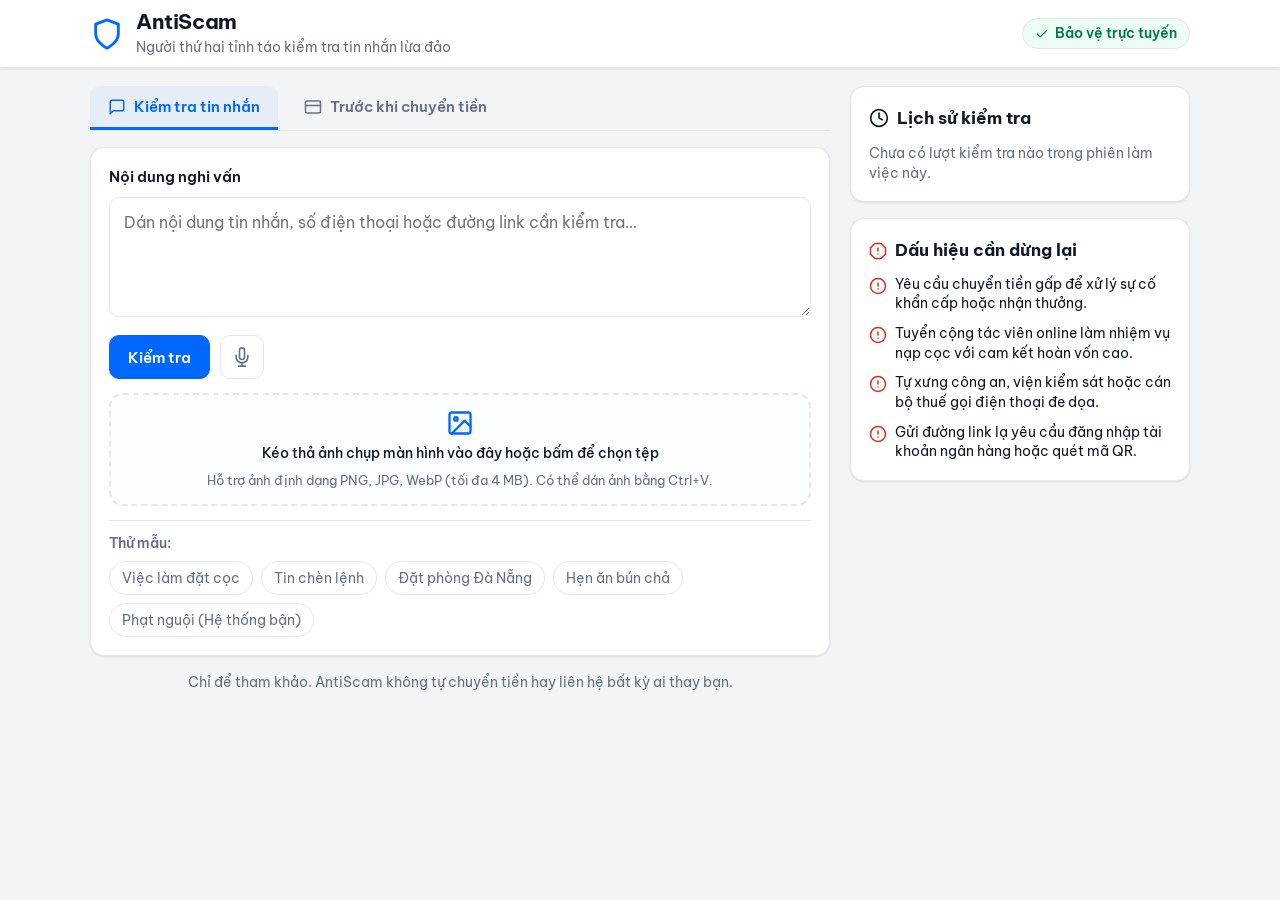
==== frontend/index.html @ e4801901 "Merge remote-tracking branch 'origin/feat/ui' into feat/ui # Conflicts: #	frontend/index.html" ====
<!DOCTYPE html>
<html lang="vi">
<head>
  <meta charset="utf-8">
  <meta name="viewport" content="width=device-width, initial-scale=1.0, viewport-fit=cover">
  <title>AntiScam – Người thứ hai tỉnh táo</title>
  <link rel="preconnect" href="https://fonts.googleapis.com">
  <link rel="preconnect" href="https://fonts.gstatic.com" crossorigin>
  <link href="https://fonts.googleapis.com/css2?family=Be+Vietnam+Pro:ital,wght@0,400;0,500;0,600;0,700;1,400&display=swap" rel="stylesheet">
  <link rel="stylesheet" href="css/styles.css">
</head>
<body>
  <!-- Header cố định -->
  <header class="app-header">
    <div class="header-container">
      <a href="#" class="brand" aria-label="Trang chủ AntiScam">
        <svg class="brand-icon" viewBox="0 0 24 24" fill="none" stroke="currentColor" stroke-width="2" stroke-linecap="round" stroke-linejoin="round" aria-hidden="true">
          <path d="M12 22s8-4 8-10V5l-8-3-8 3v7c0 6 8 10 8 10z"/>
        </svg>
        <div>
          <h1 class="brand-title">AntiScam</h1>
          <p class="brand-tagline">Người thứ hai tỉnh táo kiểm tra tin nhắn lừa đảo</p>
        </div>
      </a>
      <span class="header-badge">
        <svg width="14" height="14" viewBox="0 0 24 24" fill="none" stroke="currentColor" stroke-width="2" stroke-linecap="round" stroke-linejoin="round" aria-hidden="true">
          <polyline points="20 6 9 17 4 12"/>
        </svg>
        Bảo vệ trực tuyến
      </span>
    </div>
  </header>

  <!-- Bố cục chính -->
  <main class="main-wrapper">
    <div class="layout-grid">
      <!-- Cột chính -->
      <section class="main-column">
        <!-- Thanh điều hướng Tab -->
        <nav class="tabs-nav" role="tablist" aria-label="Chế độ kiểm tra">
          <button id="tab-btn-check" class="tab-btn active" role="tab" aria-selected="true" aria-controls="tab-check">
            <svg width="18" height="18" viewBox="0 0 24 24" fill="none" stroke="currentColor" stroke-width="2" stroke-linecap="round" stroke-linejoin="round" aria-hidden="true">
              <path d="M21 15a2 2 0 0 1-2 2H7l-4 4V5a2 2 0 0 1 2-2h14a2 2 0 0 1 2 2z"/>
            </svg>
            Kiểm tra tin nhắn
          </button>
          <button id="tab-btn-guard" class="tab-btn" role="tab" aria-selected="false" aria-controls="tab-guard">
            <svg width="18" height="18" viewBox="0 0 24 24" fill="none" stroke="currentColor" stroke-width="2" stroke-linecap="round" stroke-linejoin="round" aria-hidden="true">
              <rect x="2" y="4" width="20" height="16" rx="2"/>
              <line x1="2" y1="10" x2="22" y2="10"/>
            </svg>
            Trước khi chuyển tiền
          </button>
        </nav>

        <!-- Tab 1: Kiểm tra tin nhắn -->
        <div id="tab-check" class="tab-panel" role="tabpanel" aria-labelledby="tab-btn-check">
          <section class="card">
            <div class="input-header">
              <label for="input" class="input-label">Nội dung nghi vấn</label>
            </div>
            <textarea id="input" placeholder="Dán nội dung tin nhắn, số điện thoại hoặc đường link cần kiểm tra…"></textarea>

            <div class="action-row">
              <button id="btn" class="btn primary" type="button">Kiểm tra</button>
              <button id="mic" class="btn btn-icon" type="button" title="Nhập bằng giọng nói" aria-label="Nhập bằng giọng nói">
                <svg width="20" height="20" viewBox="0 0 24 24" fill="none" stroke="currentColor" stroke-width="2" stroke-linecap="round" stroke-linejoin="round" aria-hidden="true">
                  <path d="M12 1a3 3 0 0 0-3 3v8a3 3 0 0 0 6 0V4a3 3 0 0 0-3-3z"/>
                  <path d="M19 10v2a7 7 0 0 1-14 0v-2"/>
                  <line x1="12" y1="19" x2="12" y2="23"/>
                  <line x1="8" y1="23" x2="16" y2="23"/>
                </svg>
              </button>
              <span id="status" class="meta"></span>
            </div>

            <!-- Khung kéo thả ảnh (image.js xử lý qua #drop-zone và #file-input) -->
            <div id="drop-zone" class="drop-zone" role="button" tabindex="0" aria-label="Tải lên ảnh chụp màn hình">
              <svg class="drop-zone-icon" viewBox="0 0 24 24" fill="none" stroke="currentColor" stroke-width="2" stroke-linecap="round" stroke-linejoin="round" aria-hidden="true">
                <rect x="3" y="3" width="18" height="18" rx="2" ry="2"/>
                <circle cx="8.5" cy="8.5" r="1.5"/>
                <polyline points="21 15 16 10 5 21"/>
              </svg>
              <p class="drop-zone-text">Kéo thả ảnh chụp màn hình vào đây hoặc bấm để chọn tệp</p>
              <p class="drop-zone-hint">Hỗ trợ ảnh định dạng PNG, JPG, WebP (tối đa 4 MB). Có thể dán ảnh bằng Ctrl+V.</p>
              <input type="file" id="file-input" accept="image/png,image/jpeg,image/webp" hidden>
            </div>
            <!-- Xem trước ảnh và trạng thái xử lý ảnh (image.js có thể dùng) -->
            <img id="image-preview" class="hidden" alt="Ảnh đang phân tích"
                 style="max-width:100%; max-height:180px; display:block; margin:10px auto 0; border-radius:8px; object-fit:contain;">
            <p id="image-status" class="meta" style="margin:6px 0 0;"></p>

            <!-- Các mẫu thử sẵn -->
            <div class="samples-row">
              <span class="samples-label">Thử mẫu:</span>
              <div id="samples" style="display: inline-flex; gap: 8px; flex-wrap: wrap;"></div>
            </div>
          </section>
        </div>

        <!-- Tab 2: Trước khi chuyển tiền -->
        <div id="tab-guard" class="tab-panel hidden" role="tabpanel" aria-labelledby="tab-btn-guard">
          <section class="card">
            <h2 style="font-size: 1.15rem; margin: 0 0 12px; font-weight: 700;">Đánh giá an toàn giao dịch chuyển tiền</h2>
            <!-- Khung form bảo vệ: guard.js sẽ tự đổ nội dung -->
            <form id="guard-form">
              <p class="placeholder-text">Đang chuẩn bị bảng hỏi đánh giá rủi ro trước khi chuyển tiền…</p>
            </form>
            <div id="guard-questions"></div>
            <div id="guard-result"></div>
          </section>
        </div>

        <!-- Khung kết quả phân tích dùng chung -->
        <section id="result" class="card hidden" aria-live="polite"></section>

        <p class="meta" style="text-align: center; margin-top: 16px;">
          Chỉ để tham khảo. AntiScam không tự chuyển tiền hay liên hệ bất kỳ ai thay bạn.
        </p>
      </section>

      <!-- Cột phụ (Sidebar) -->
      <aside class="sidebar-column">
        <!-- Thẻ lịch sử kiểm tra -->
        <section class="card">
          <h2 class="sidebar-title">
            <svg width="20" height="20" viewBox="0 0 24 24" fill="none" stroke="currentColor" stroke-width="2" stroke-linecap="round" stroke-linejoin="round" aria-hidden="true">
              <circle cx="12" cy="12" r="10"/>
              <polyline points="12 6 12 12 16 14"/>
            </svg>
            Lịch sử kiểm tra
          </h2>
          <div id="history-list">
            <p class="history-empty">Chưa có lượt kiểm tra nào trong phiên làm việc này.</p>
          </div>
        </section>

        <!-- Thẻ dấu hiệu cần dừng lại -->
        <section class="card">
          <h2 class="sidebar-title">
            <svg class="sign-icon" viewBox="0 0 24 24" fill="none" stroke="currentColor" stroke-width="2" stroke-linecap="round" stroke-linejoin="round" aria-hidden="true">
              <polygon points="7.86 2 16.14 2 22 7.86 22 16.14 16.14 22 7.86 22 2 16.14 2 7.86 7.86 2"/>
              <line x1="12" y1="8" x2="12" y2="12"/>
              <line x1="12" y1="16" x2="12.01" y2="16"/>
            </svg>
            Dấu hiệu cần dừng lại
          </h2>
          <ul class="sign-list">
            <li class="sign-item">
              <svg class="sign-icon" viewBox="0 0 24 24" fill="none" stroke="currentColor" stroke-width="2" stroke-linecap="round" stroke-linejoin="round" aria-hidden="true">
                <circle cx="12" cy="12" r="10"/>
                <line x1="12" y1="8" x2="12" y2="12"/>
                <line x1="12" y1="16" x2="12.01" y2="16"/>
              </svg>
              <span>Yêu cầu chuyển tiền gấp để xử lý sự cố khẩn cấp hoặc nhận thưởng.</span>
            </li>
            <li class="sign-item">
              <svg class="sign-icon" viewBox="0 0 24 24" fill="none" stroke="currentColor" stroke-width="2" stroke-linecap="round" stroke-linejoin="round" aria-hidden="true">
                <circle cx="12" cy="12" r="10"/>
                <line x1="12" y1="8" x2="12" y2="12"/>
                <line x1="12" y1="16" x2="12.01" y2="16"/>
              </svg>
              <span>Tuyển cộng tác viên online làm nhiệm vụ nạp cọc với cam kết hoàn vốn cao.</span>
            </li>
            <li class="sign-item">
              <svg class="sign-icon" viewBox="0 0 24 24" fill="none" stroke="currentColor" stroke-width="2" stroke-linecap="round" stroke-linejoin="round" aria-hidden="true">
                <circle cx="12" cy="12" r="10"/>
                <line x1="12" y1="8" x2="12" y2="12"/>
                <line x1="12" y1="16" x2="12.01" y2="16"/>
              </svg>
              <span>Tự xưng công an, viện kiểm sát hoặc cán bộ thuế gọi điện thoại đe dọa.</span>
            </li>
            <li class="sign-item">
              <svg class="sign-icon" viewBox="0 0 24 24" fill="none" stroke="currentColor" stroke-width="2" stroke-linecap="round" stroke-linejoin="round" aria-hidden="true">
                <circle cx="12" cy="12" r="10"/>
                <line x1="12" y1="8" x2="12" y2="12"/>
                <line x1="12" y1="16" x2="12.01" y2="16"/>
              </svg>
              <span>Gửi đường link lạ yêu cầu đăng nhập tài khoản ngân hàng hoặc quét mã QR.</span>
            </li>
          </ul>
        </section>
      </aside>
    </div>
  </main>

  <!-- Thông báo Toast -->
  <div id="toast" class="toast hidden" role="status" aria-live="assertive"></div>

  <!-- Thứ tự nạp: check.js phải trước image.js vì image.js dùng window.AntiScam.renderResult -->
  <script src="js/check.js"></script>
  <script src="js/share.js"></script>
  <script src="js/app.js"></script>
  <script src="js/image.js"></script>
  <!--
    Các module do thành viên khác phát triển sẽ nạp thêm tại đây khi hoàn thành:
    - js/guard.js (Transaction Guard qua #guard-form, #guard-questions, #guard-result)
    - js/mic.js (nhận diện giọng nói qua nút #mic)
  -->
</body>
</html>
---- frontend/css/styles.css ----
/* ==========================================================================
   AntiScam - Hệ thống cảnh báo lừa đảo trực tuyến
   Bộ biến giao diện và quy tắc chuẩn cho người dùng Việt Nam (Zalo/Facebook style)
   ========================================================================== */

:root {
  /* Bảng màu giao diện sáng */
  --bg: #F3F4F6;
  --sf: #FFFFFF;
  --bd: #E4E7EC;
  --tx: #101828;
  --mu: #667085;
  --pr: #0068FF;
  --pr-hover: #0052CC;
  --dg: #D92D20;
  --dg-bg: #FEF3F2;
  --wn: #B54708;
  --wn-bg: #FFFAEB;
  --ok: #027A48;
  --ok-bg: #ECFDF3;
  --mark: #FFE58A;
  --mark-tx: #101828;

  /* Thông số kích thước & đổ bóng */
  --radius-card: 14px;
  --radius-btn: 10px;
  --shadow-sm: 0 1px 3px rgba(16, 24, 40, 0.06), 0 1px 2px rgba(16, 24, 40, 0.04);
  --shadow-md: 0 4px 8px -2px rgba(16, 24, 40, 0.08), 0 2px 4px -2px rgba(16, 24, 40, 0.04);
}

@media (prefers-color-scheme: dark) {
  :root {
    /* Bảng màu giao diện tối - định nghĩa đầy đủ mọi biến */
    --bg: #18191A;
    --sf: #242526;
    --bd: #3A3B3C;
    --tx: #E4E6EB;
    --mu: #98A2B3;
    --pr: #4599FF;
    --pr-hover: #66B2FF;
    --dg: #F04438;
    --dg-bg: #3D1418;
    --wn: #F79009;
    --wn-bg: #3E2405;
    --ok: #12B76A;
    --ok-bg: #053321;
    --mark: #FFE58A;
    --mark-tx: #101828;

    --shadow-sm: 0 1px 3px rgba(0, 0, 0, 0.3);
    --shadow-md: 0 4px 8px rgba(0, 0, 0, 0.4);
  }
}

/* Reset chuẩn */
*, *::before, *::after {
  box-sizing: border-box;
}

body {
  margin: 0;
  font-family: "Be Vietnam Pro", system-ui, -apple-system, "Segoe UI", Roboto, sans-serif;
  font-size: 16px;
  line-height: 1.5;
  background-color: var(--bg);
  color: var(--tx);
  -webkit-font-smoothing: antialiased;
}

/* Header cố định */
.app-header {
  position: sticky;
  top: 0;
  z-index: 100;
  background-color: var(--sf);
  border-bottom: 1px solid var(--bd);
  box-shadow: var(--shadow-sm);
}

.header-container {
  max-width: 1140px;
  margin: 0 auto;
  padding: 10px 20px;
  display: flex;
  align-items: center;
  justify-content: space-between;
}

.brand {
  display: flex;
  align-items: center;
  gap: 12px;
  text-decoration: none;
  color: inherit;
}

.brand-icon {
  width: 34px;
  height: 34px;
  color: var(--pr);
  flex-shrink: 0;
}

.brand-title {
  margin: 0;
  font-size: 1.3rem;
  font-weight: 700;
  letter-spacing: -0.02em;
  color: var(--tx);
  line-height: 1.2;
}

.brand-tagline {
  margin: 2px 0 0;
  font-size: 0.85rem;
  color: var(--mu);
}

.header-badge {
  font-size: 0.85rem;
  font-weight: 600;
  color: var(--ok);
  background-color: var(--ok-bg);
  border: 1px solid var(--bd);
  padding: 4px 12px;
  border-radius: 999px;
  display: inline-flex;
  align-items: center;
  gap: 6px;
}

/* Bố cục nội dung chính */
.main-wrapper {
  max-width: 1140px;
  margin: 0 auto;
  padding: 18px 20px 48px;
}

.layout-grid {
  display: grid;
  grid-template-columns: 1fr 340px;
  gap: 20px;
  align-items: start;
}

/* Thẻ chuẩn */
.card {
  background-color: var(--sf);
  border: 1px solid var(--bd);
  border-radius: var(--radius-card);
  padding: 18px;
  margin-bottom: 16px;
  box-shadow: var(--shadow-sm);
}

/* Hệ thống Tab */
.tabs-nav {
  display: flex;
  gap: 8px;
  border-bottom: 1px solid var(--bd);
  margin-bottom: 16px;
}

.tab-btn {
  font-family: inherit;
  font-size: 15px;
  font-weight: 600;
  min-height: 44px;
  padding: 8px 18px;
  border: none;
  border-bottom: 3px solid transparent;
  background: transparent;
  color: var(--mu);
  cursor: pointer;
  border-radius: var(--radius-btn) var(--radius-btn) 0 0;
  display: inline-flex;
  align-items: center;
  gap: 8px;
  transition: color 0.15s ease, border-color 0.15s ease;
}

.tab-btn:hover {
  color: var(--tx);
}

.tab-btn.active,
.tab-btn[aria-selected="true"] {
  color: var(--pr);
  border-bottom-color: var(--pr);
  background-color: rgba(0, 104, 255, 0.05);
}

.tab-panel {
  display: block;
}

.tab-panel.hidden {
  display: none;
}

/* Khung nhập liệu tin nhắn */
.input-header {
  display: flex;
  justify-content: space-between;
  align-items: center;
  margin-bottom: 8px;
}

.input-label {
  font-weight: 600;
  font-size: 0.95rem;
  color: var(--tx);
  margin: 0;
}

textarea#input {
  width: 100%;
  min-height: 120px;
  resize: vertical;
  padding: 12px 14px;
  font-family: inherit;
  font-size: 16px;
  color: var(--tx);
  background-color: transparent;
  border: 1px solid var(--bd);
  border-radius: var(--radius-btn);
  line-height: 1.5;
  transition: border-color 0.2s ease, box-shadow 0.2s ease;
}

textarea#input:focus {
  border-color: var(--pr);
  box-shadow: 0 0 0 3px rgba(0, 104, 255, 0.15);
  outline: none;
}

/* Thanh hành động */
.action-row {
  display: flex;
  gap: 10px;
  align-items: center;
  flex-wrap: wrap;
  margin-top: 12px;
}

/* Nút bấm chuẩn */
.btn {
  font-family: inherit;
  font-size: 15px;
  font-weight: 600;
  min-height: 44px;
  padding: 8px 18px;
  border-radius: var(--radius-btn);
  border: 1px solid var(--bd);
  background-color: var(--sf);
  color: var(--tx);
  cursor: pointer;
  display: inline-flex;
  align-items: center;
  justify-content: center;
  gap: 8px;
  transition: background-color 0.15s ease, border-color 0.15s ease, box-shadow 0.15s ease;
}

.btn:hover {
  background-color: rgba(0, 0, 0, 0.04);
}

.btn.primary {
  background-color: var(--pr);
  border-color: var(--pr);
  color: #FFFFFF;
}

.btn.primary:hover {
  background-color: var(--pr-hover);
  border-color: var(--pr-hover);
}

.btn-icon {
  width: 44px;
  height: 44px;
  padding: 0;
  flex-shrink: 0;
  border-radius: var(--radius-btn);
  color: var(--mu);
}

.btn-icon:hover {
  color: var(--pr);
}

.btn:disabled {
  opacity: 0.6;
  cursor: not-allowed;
}

/* Khung kéo thả ảnh */
.drop-zone {
  margin-top: 14px;
  border: 2px dashed var(--bd);
  border-radius: var(--radius-card);
  padding: 14px;
  text-align: center;
  background-color: rgba(0, 104, 255, 0.015);
  cursor: pointer;
  transition: border-color 0.2s ease, background-color 0.2s ease;
  display: flex;
  flex-direction: column;
  align-items: center;
  justify-content: center;
  gap: 6px;
}

.drop-zone:hover,
.drop-zone.dragover {
  border-color: var(--pr);
  background-color: rgba(0, 104, 255, 0.05);
}

.drop-zone-icon {
  width: 28px;
  height: 28px;
  color: var(--pr);
}

.drop-zone-text {
  margin: 0;
  font-size: 0.9rem;
  color: var(--tx);
  font-weight: 500;
}

.drop-zone-hint {
  margin: 0;
  font-size: 0.8rem;
  color: var(--mu);
}

/* Mẫu thử nghiệm */
.samples-row {
  display: flex;
  gap: 8px;
  align-items: center;
  flex-wrap: wrap;
  margin-top: 14px;
  padding-top: 12px;
  border-top: 1px solid var(--bd);
}

.samples-label {
  font-size: 0.85rem;
  color: var(--mu);
  font-weight: 600;
}

.sample-chip {
  font-family: inherit;
  font-size: 0.85rem;
  min-height: 34px;
  padding: 4px 12px;
  border-radius: 999px;
  border: 1px solid var(--bd);
  background-color: transparent;
  color: var(--mu);
  cursor: pointer;
  transition: all 0.15s ease;
}

.sample-chip:hover {
  border-color: var(--pr);
  color: var(--pr);
  background-color: rgba(0, 104, 255, 0.04);
}

/* Dòng thông báo khi hệ thống AI đang bận (degraded: true) */
.degraded-banner {
  font-size: 0.85rem;
  color: var(--wn);
  background-color: var(--wn-bg);
  border: 1px solid var(--wn);
  border-radius: 8px;
  padding: 6px 12px;
  margin-bottom: 12px;
  display: flex;
  align-items: center;
  gap: 8px;
  font-weight: 500;
}

/* Biểu ngữ mức rủi ro */
.risk-banner {
  display: flex;
  align-items: center;
  gap: 12px;
  padding: 12px 16px;
  border-radius: 12px;
  margin-bottom: 14px;
}

.risk-banner.danger {
  background-color: var(--dg-bg);
  border: 1px solid var(--dg);
  color: var(--dg);
}

.risk-banner.suspicious {
  background-color: var(--wn-bg);
  border: 1px solid var(--wn);
  color: var(--wn);
}

.risk-banner.safe {
  background-color: var(--ok-bg);
  border: 1px solid var(--ok);
  color: var(--ok);
}

.risk-banner-icon {
  width: 32px;
  height: 32px;
  flex-shrink: 0;
}

.risk-banner-text {
  flex: 1;
}

.risk-banner-title {
  margin: 0;
  font-size: 1.15rem;
  font-weight: 800;
  letter-spacing: 0.02em;
  line-height: 1.2;
}

.risk-banner-sub {
  margin: 2px 0 0;
  font-size: 0.85rem;
  color: var(--tx);
  opacity: 0.85;
  font-weight: 500;
}

/* Thanh 3 mức rủi ro */
.risk-meter {
  display: flex;
  gap: 6px;
  margin: 10px 0 16px;
}

.risk-meter-step {
  flex: 1;
  text-align: center;
  font-size: 0.8rem;
  padding: 6px 8px;
  border-radius: 6px;
  border: 1px solid var(--bd);
  background-color: var(--sf);
  color: var(--mu);
  font-weight: 600;
  display: flex;
  align-items: center;
  justify-content: center;
  gap: 6px;
}

.risk-meter-step.active-safe {
  background-color: var(--ok-bg);
  color: var(--ok);
  border-color: var(--ok);
  font-weight: 700;
}

.risk-meter-step.active-suspicious {
  background-color: var(--wn-bg);
  color: var(--wn);
  border-color: var(--wn);
  font-weight: 700;
}

.risk-meter-step.active-danger {
  background-color: var(--dg-bg);
  color: var(--dg);
  border-color: var(--dg);
  font-weight: 700;
}

/* Thanh tiến trình 5 giai đoạn */
.stages-tracker {
  margin: 14px 0;
  padding: 10px 12px;
  background-color: rgba(0, 0, 0, 0.02);
  border-radius: 10px;
  border: 1px solid var(--bd);
}

.stages-header {
  font-size: 0.85rem;
  font-weight: 600;
  color: var(--mu);
  margin-bottom: 8px;
  display: flex;
  justify-content: space-between;
}

.stages-list {
  display: flex;
  gap: 4px;
}

.stage-step {
  flex: 1;
  text-align: center;
  font-size: 0.75rem;
  padding: 5px 2px;
  border-radius: 6px;
  border: 1px solid var(--bd);
  background-color: var(--sf);
  color: var(--mu);
  line-height: 1.2;
}

.stage-step.active {
  background-color: var(--pr);
  color: #FFFFFF;
  border-color: var(--pr);
  font-weight: 700;
}

.stage-step.passed {
  background-color: rgba(0, 104, 255, 0.06);
  color: var(--tx);
  border-color: var(--bd);
}

/* Khung việc nên làm ngay */
.advice-box {
  border-left: 4px solid var(--pr);
  padding: 10px 14px;
  margin: 12px 0;
  background-color: rgba(0, 104, 255, 0.05);
  border-radius: 0 8px 8px 0;
}

.advice-title {
  font-size: 0.9rem;
  font-weight: 700;
  color: var(--pr);
  margin: 0 0 4px;
  display: flex;
  align-items: center;
  gap: 6px;
}

.advice-text {
  font-size: 0.92rem;
  color: var(--tx);
  margin: 0;
  line-height: 1.45;
}

/* Dòng next likely step */
.next-step-hint {
  font-size: 0.85rem;
  color: var(--mu);
  margin: 10px 0;
  padding: 8px 12px;
  background-color: rgba(0, 0, 0, 0.02);
  border-radius: 8px;
  border-left: 3px solid var(--mu);
  display: flex;
  align-items: center;
  gap: 6px;
}

/* Quote và tô sáng */
.quote {
  white-space: pre-wrap;
  word-break: break-word;
  padding: 10px 12px;
  border: 1px dashed var(--bd);
  border-radius: var(--radius-btn);
  background-color: rgba(0, 0, 0, 0.015);
  font-size: 0.92rem;
  line-height: 1.5;
  margin: 6px 0 12px;
}

mark {
  background-color: var(--mark);
  color: var(--mark-tx);
  border-radius: 3px;
  padding: 1px 4px;
  font-weight: 600;
}

.chips {
  display: flex;
  flex-wrap: wrap;
  gap: 6px;
  margin: 6px 0 12px;
}

.chip-tag {
  display: inline-block;
  padding: 3px 10px;
  border: 1px solid var(--bd);
  border-radius: 999px;
  font-size: 0.8rem;
  color: var(--mu);
  background-color: var(--sf);
}

/* Gợi ý câu trả lời phản biện */
.replies-box {
  margin: 14px 0 6px;
  padding: 12px 14px;
  border: 1px solid var(--bd);
  border-radius: 10px;
  background-color: rgba(0, 0, 0, 0.015);
}

.replies-title {
  display: flex;
  align-items: center;
  gap: 6px;
  font-weight: 700;
  font-size: 0.95rem;
  color: var(--tx);
  margin-bottom: 4px;
}

.replies-hint {
  margin: 0 0 10px;
  font-size: 0.84rem;
  color: var(--mu);
}

.replies-list {
  display: flex;
  flex-direction: column;
  gap: 8px;
}

.reply-item {
  display: flex;
  align-items: flex-start;
  justify-content: space-between;
  gap: 10px;
  padding: 10px 12px;
  border: 1px solid var(--bd);
  border-radius: 8px;
  background-color: var(--sf);
}

.reply-content {
  flex: 1;
  min-width: 0;
}

.reply-label {
  display: inline-block;
  font-size: 0.75rem;
  font-weight: 600;
  padding: 2px 8px;
  border-radius: 999px;
  background-color: rgba(37, 99, 235, 0.1);
  color: #1d4ed8;
  margin-bottom: 4px;
}

.reply-text {
  margin: 0;
  font-size: 0.88rem;
  line-height: 1.45;
  color: var(--tx);
}

.reply-copy-btn {
  flex-shrink: 0;
  padding: 6px 12px;
  font-size: 0.82rem;
}

/* Nhóm nút kết quả */
.result-actions {
  display: flex;
  gap: 10px;
  flex-wrap: wrap;
  margin-top: 14px;
  padding-top: 12px;
  border-top: 1px solid var(--bd);
}

/* Chi tiết kiểm tra (details/summary) */
details.check-details {
  margin-top: 14px;
  border: 1px solid var(--bd);
  border-radius: 10px;
  padding: 8px 12px;
  background-color: var(--sf);
  font-size: 0.85rem;
}

details.check-details summary {
  cursor: pointer;
  font-weight: 600;
  color: var(--mu);
  user-select: none;
  outline: none;
}

details.check-details summary:hover {
  color: var(--tx);
}

details.check-details[open] summary {
  color: var(--tx);
  margin-bottom: 8px;
  border-bottom: 1px solid var(--bd);
  padding-bottom: 6px;
}

.details-content {
  padding-top: 4px;
  color: var(--tx);
}

/* Skeleton Loading */
.skeleton-container {
  padding: 4px 0;
}

.skeleton-shimmer {
  height: 24px;
  border-radius: 8px;
  margin-bottom: 14px;
  background: linear-gradient(90deg, rgba(0, 104, 255, 0.05) 25%, rgba(0, 104, 255, 0.12) 50%, rgba(0, 104, 255, 0.05) 75%);
  background-size: 200% 100%;
  animation: shimmer 1.5s infinite;
}

.skeleton-steps {
  list-style: none;
  padding: 0;
  margin: 0;
  display: flex;
  flex-direction: column;
  gap: 10px;
}

.skeleton-step-item {
  display: flex;
  align-items: center;
  gap: 10px;
  font-size: 0.9rem;
  color: var(--mu);
}

.skeleton-spinner {
  width: 16px;
  height: 16px;
  border: 2px solid var(--bd);
  border-top-color: var(--pr);
  border-radius: 50%;
  animation: spin 0.8s linear infinite;
  flex-shrink: 0;
}

@keyframes shimmer {
  0% { background-position: 200% 0; }
  100% { background-position: -200% 0; }
}

@keyframes spin {
  to { transform: rotate(360deg); }
}

/* Hộp lỗi thân thiện */
.error-box {
  padding: 14px;
  border: 1px solid var(--dg);
  background-color: var(--dg-bg);
  border-radius: 12px;
  text-align: center;
}

.error-message {
  color: var(--dg);
  font-weight: 600;
  margin: 0 0 10px;
  font-size: 0.95rem;
}

/* Lịch sử trong Sidebar */
.history-list {
  display: flex;
  flex-direction: column;
  gap: 8px;
  margin: 0;
  padding: 0;
  list-style: none;
}

.history-item {
  padding: 8px 10px;
  border-radius: 8px;
  border: 1px solid var(--bd);
  background-color: var(--sf);
  cursor: pointer;
  display: flex;
  align-items: center;
  justify-content: space-between;
  gap: 8px;
  font-size: 0.85rem;
  transition: all 0.15s ease;
  user-select: none;
}

.history-item:hover {
  border-color: var(--pr);
  background-color: rgba(0, 104, 255, 0.04);
}

.history-item:focus-visible {
  outline: 2px solid var(--pr);
  outline-offset: 1px;
}

.history-text {
  overflow: hidden;
  text-overflow: ellipsis;
  white-space: nowrap;
  flex: 1;
  color: var(--tx);
}

.history-badge {
  font-size: 0.75rem;
  font-weight: 700;
  padding: 2px 6px;
  border-radius: 4px;
  flex-shrink: 0;
}

.history-badge.danger {
  background-color: var(--dg-bg);
  color: var(--dg);
}

.history-badge.suspicious {
  background-color: var(--wn-bg);
  color: var(--wn);
}

.history-badge.safe {
  background-color: var(--ok-bg);
  color: var(--ok);
}

.history-empty {
  color: var(--mu);
  font-size: 0.85rem;
  margin: 0;
}

/* Toast */
.toast {
  position: fixed;
  bottom: 24px;
  right: 24px;
  z-index: 1000;
  background-color: #101828;
  color: #FFFFFF;
  padding: 10px 18px;
  border-radius: 8px;
  font-size: 0.9rem;
  font-weight: 600;
  box-shadow: 0 4px 12px rgba(0, 0, 0, 0.15);
  animation: fadeIn 0.2s ease;
}

@keyframes fadeIn {
  from { opacity: 0; transform: translateY(8px); }
  to { opacity: 1; transform: translateY(0); }
}

/* Tab trước khi chuyển tiền */
.placeholder-text {
  color: var(--mu);
  font-style: italic;
  margin: 8px 0;
}

/* Cột phụ (Sidebar) */
.sidebar-title {
  margin: 0 0 12px;
  font-size: 1.05rem;
  font-weight: 700;
  color: var(--tx);
  display: flex;
  align-items: center;
  gap: 8px;
}

.sign-list {
  margin: 0;
  padding: 0;
  list-style: none;
  display: flex;
  flex-direction: column;
  gap: 10px;
}

.sign-item {
  display: flex;
  align-items: flex-start;
  gap: 8px;
  font-size: 0.85rem;
  line-height: 1.45;
  color: var(--tx);
}

.sign-icon {
  width: 18px;
  height: 18px;
  color: var(--dg);
  flex-shrink: 0;
  margin-top: 2px;
}

/* Tiện ích */
.meta {
  color: var(--mu);
  font-size: 0.85rem;
}

.err {
  color: var(--dg);
  font-size: 0.85rem;
}

.hidden {
  display: none !important;
}

/* Focus rõ ràng cho trợ năng */
:focus-visible {
  outline: 2px solid var(--pr);
  outline-offset: 2px;
}

/* Tôn trọng prefers-reduced-motion */
@media (prefers-reduced-motion: reduce) {
  *, *::before, *::after {
    animation-duration: 0.01ms !important;
    animation-iteration-count: 1 !important;
    transition-duration: 0.01ms !important;
    scroll-behavior: auto !important;
  }
}

/* Responsive: 1 cột trên màn hình điện thoại dưới 900px */
@media (max-width: 900px) {
  .layout-grid {
    grid-template-columns: 1fr;
  }

  .main-wrapper {
    padding: 12px 10px 40px;
  }

  .brand-tagline {
    display: none;
  }

  .tabs-nav {
    overflow-x: auto;
    white-space: nowrap;
  }
}
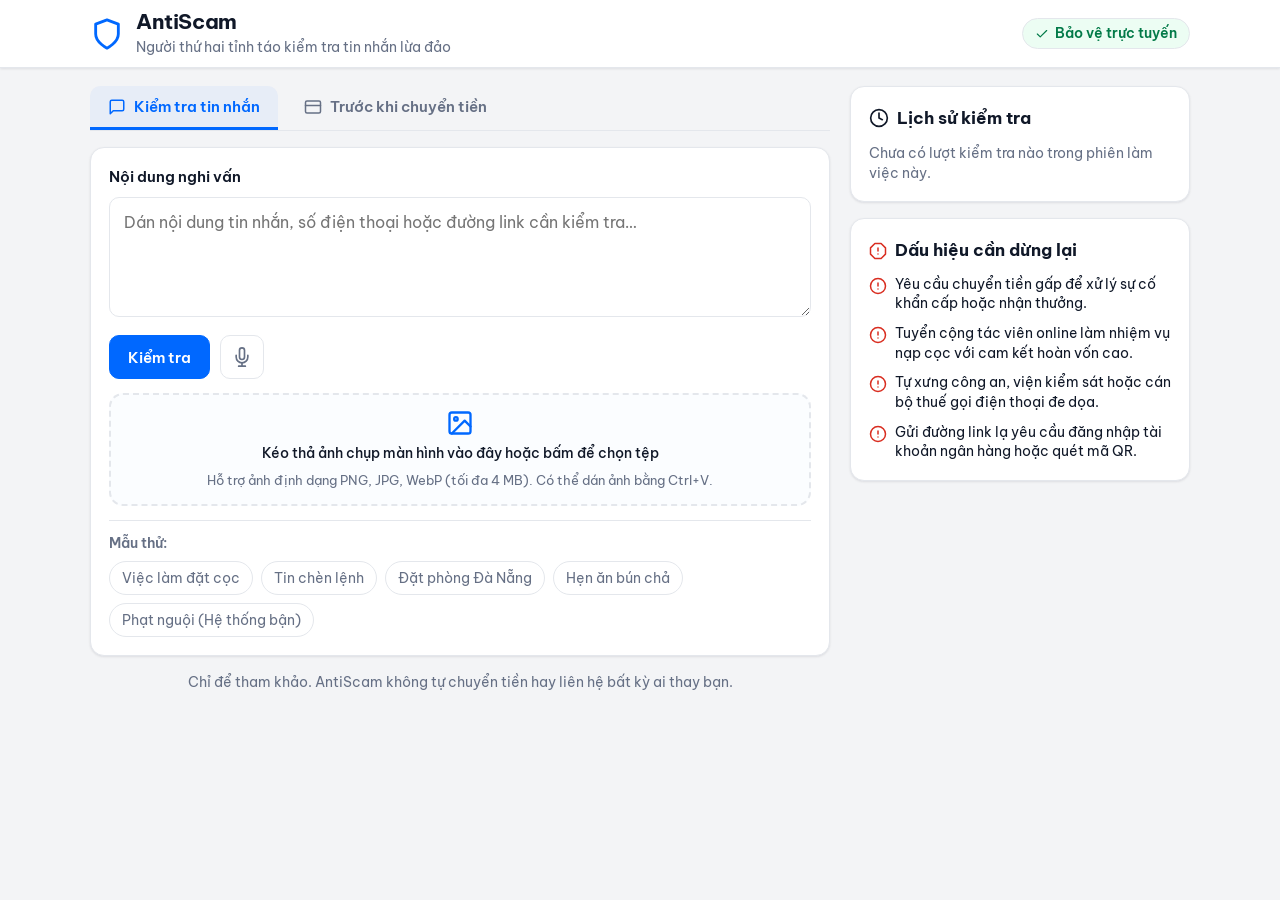
==== commit baf248aa: "guard" ====
--- a/frontend/index.html
+++ b/frontend/index.html
@@ -92,7 +92,7 @@
 
             <!-- Các mẫu thử sẵn -->
             <div class="samples-row">
-              <span class="samples-label">Thử mẫu:</span>
+              <span class="samples-label">Mẫu thử:</span>
               <div id="samples" style="display: inline-flex; gap: 8px; flex-wrap: wrap;"></div>
             </div>
           </section>
@@ -112,7 +112,7 @@
         </div>
 
         <!-- Khung kết quả phân tích dùng chung -->
-        <section id="result" class="card hidden" aria-live="polite"></section>
+        <section id="result" class="card hidden"></section>
 
         <p class="meta" style="text-align: center; margin-top: 16px;">
           Chỉ để tham khảo. AntiScam không tự chuyển tiền hay liên hệ bất kỳ ai thay bạn.
@@ -130,9 +130,7 @@
             </svg>
             Lịch sử kiểm tra
           </h2>
-          <div id="history-list">
-            <p class="history-empty">Chưa có lượt kiểm tra nào trong phiên làm việc này.</p>
-          </div>
+          <p class="history-empty">Chưa có lượt kiểm tra nào trong phiên làm việc này.</p>
         </section>
 
         <!-- Thẻ dấu hiệu cần dừng lại -->
@@ -184,14 +182,11 @@
     </div>
   </main>
 
-  <!-- Thông báo Toast -->
-  <div id="toast" class="toast hidden" role="status" aria-live="assertive"></div>
-
   <!-- Thứ tự nạp: check.js phải trước image.js vì image.js dùng window.AntiScam.renderResult -->
   <script src="js/check.js"></script>
-  <script src="js/share.js"></script>
   <script src="js/app.js"></script>
   <script src="js/image.js"></script>
+  <script src="js/guard.js"></script>
   <!--
     Các module do thành viên khác phát triển sẽ nạp thêm tại đây khi hoàn thành:
     - js/guard.js (Transaction Guard qua #guard-form, #guard-questions, #guard-result)
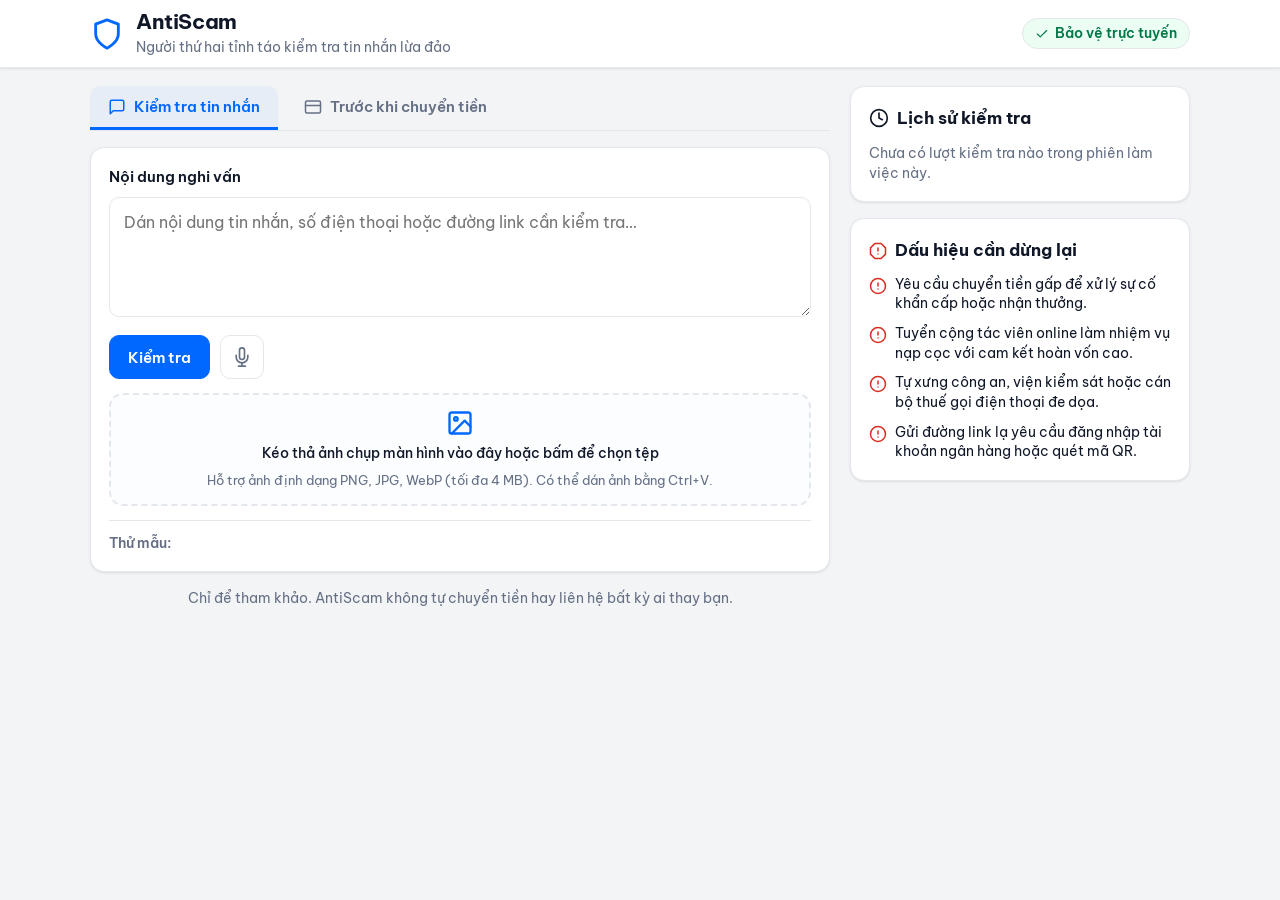
==== commit c30bbe10: "Merge pull request #4 from nhuquynhdayyy/feat/ui Feat/UI" ====
--- a/frontend/index.html
+++ b/frontend/index.html
@@ -92,7 +92,7 @@
 
             <!-- Các mẫu thử sẵn -->
             <div class="samples-row">
-              <span class="samples-label">Mẫu thử:</span>
+              <span class="samples-label">Thử mẫu:</span>
               <div id="samples" style="display: inline-flex; gap: 8px; flex-wrap: wrap;"></div>
             </div>
           </section>
@@ -112,7 +112,7 @@
         </div>
 
         <!-- Khung kết quả phân tích dùng chung -->
-        <section id="result" class="card hidden"></section>
+        <section id="result" class="card hidden" aria-live="polite"></section>
 
         <p class="meta" style="text-align: center; margin-top: 16px;">
           Chỉ để tham khảo. AntiScam không tự chuyển tiền hay liên hệ bất kỳ ai thay bạn.
@@ -130,7 +130,9 @@
             </svg>
             Lịch sử kiểm tra
           </h2>
-          <p class="history-empty">Chưa có lượt kiểm tra nào trong phiên làm việc này.</p>
+          <div id="history-list">
+            <p class="history-empty">Chưa có lượt kiểm tra nào trong phiên làm việc này.</p>
+          </div>
         </section>
 
         <!-- Thẻ dấu hiệu cần dừng lại -->
@@ -182,11 +184,14 @@
     </div>
   </main>
 
+  <!-- Thông báo Toast -->
+  <div id="toast" class="toast hidden" role="status" aria-live="assertive"></div>
+
   <!-- Thứ tự nạp: check.js phải trước image.js vì image.js dùng window.AntiScam.renderResult -->
   <script src="js/check.js"></script>
+  <script src="js/share.js"></script>
   <script src="js/app.js"></script>
   <script src="js/image.js"></script>
-  <script src="js/guard.js"></script>
   <!--
     Các module do thành viên khác phát triển sẽ nạp thêm tại đây khi hoàn thành:
     - js/guard.js (Transaction Guard qua #guard-form, #guard-questions, #guard-result)
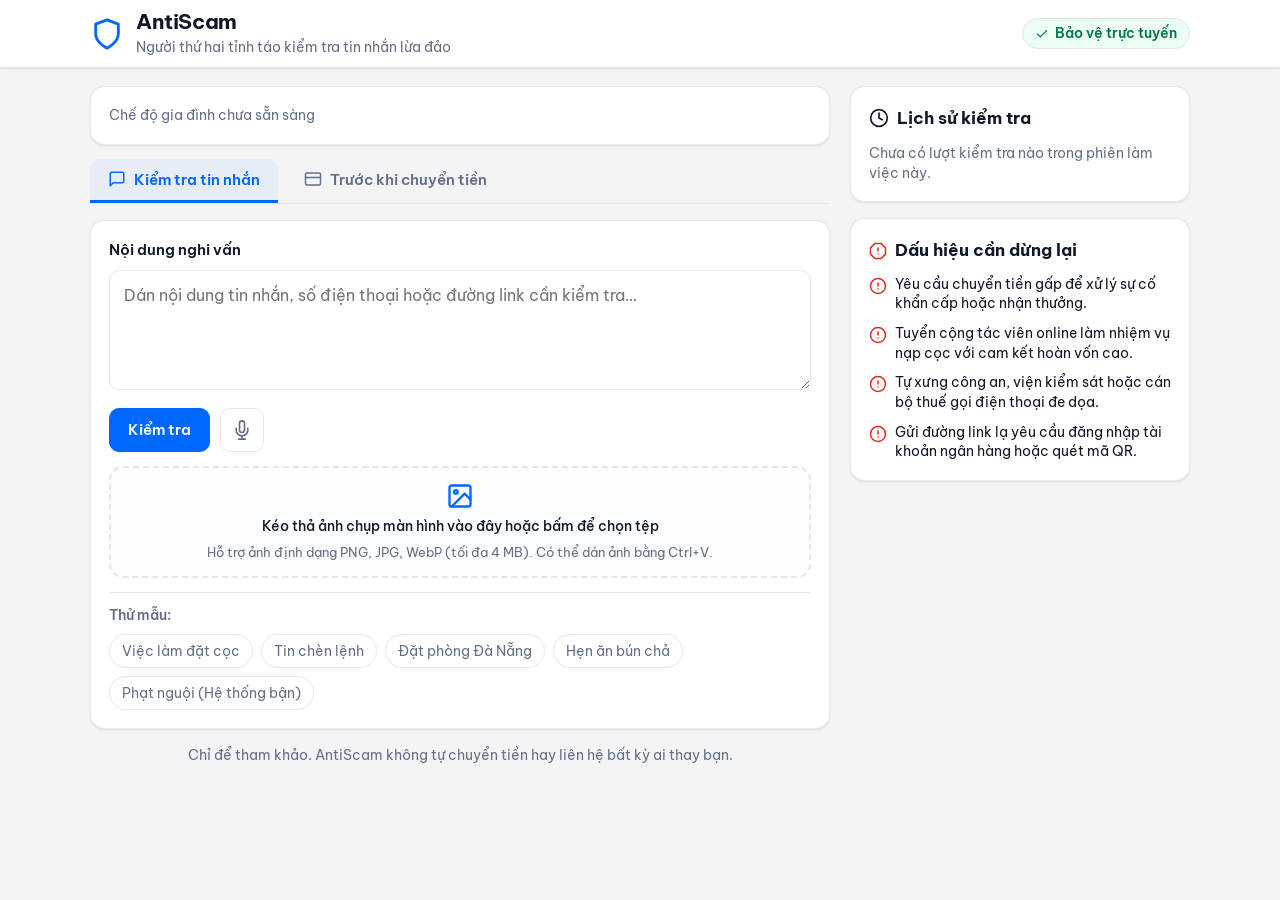
==== commit 1790f7ad: "feat(family): end-to-end family mode backend and frontend integration" ====
--- a/frontend/index.html
+++ b/frontend/index.html
@@ -36,6 +36,9 @@
     <div class="layout-grid">
       <!-- Cột chính -->
       <section class="main-column">
+        <!-- Chế độ Gia đình -->
+        <section id="family-panel" class="card family-card hidden" aria-live="polite"></section>
+
         <!-- Thanh điều hướng Tab -->
         <nav class="tabs-nav" role="tablist" aria-label="Chế độ kiểm tra">
           <button id="tab-btn-check" class="tab-btn active" role="tab" aria-selected="true" aria-controls="tab-check">
@@ -184,6 +187,9 @@
     </div>
   </main>
 
+  <!-- Lớp phủ dừng khẩn cấp (showStop) -->
+  <div id="stop-overlay" class="stop-overlay hidden" role="dialog" aria-modal="true" aria-label="Cảnh báo khẩn cấp"></div>
+
   <!-- Thông báo Toast -->
   <div id="toast" class="toast hidden" role="status" aria-live="assertive"></div>
 
@@ -192,6 +198,7 @@
   <script src="js/share.js"></script>
   <script src="js/app.js"></script>
   <script src="js/image.js"></script>
+  <script src="js/family.js"></script>
   <!--
     Các module do thành viên khác phát triển sẽ nạp thêm tại đây khi hoàn thành:
     - js/guard.js (Transaction Guard qua #guard-form, #guard-questions, #guard-result)
--- a/frontend/css/styles.css
+++ b/frontend/css/styles.css
@@ -980,3 +980,209 @@
     white-space: nowrap;
   }
 }
+
+/* Chế độ Gia đình & Lớp phủ Dừng khẩn cấp */
+.family-card {
+  margin-bottom: 14px;
+}
+
+.family-header,
+.family-header-row {
+  display: flex;
+  align-items: center;
+  justify-content: space-between;
+  gap: 10px;
+  flex-wrap: wrap;
+  margin-bottom: 10px;
+}
+
+.family-title {
+  margin: 0;
+  font-size: 1.05rem;
+  font-weight: 700;
+}
+
+.family-account-btns,
+.family-login-form,
+.family-simulate-row,
+.family-guardians-line,
+.family-guardian-top-btns,
+.guardian-alert-actions {
+  display: flex;
+  gap: 8px;
+  flex-wrap: wrap;
+  align-items: center;
+}
+
+.family-account-btns {
+  margin-bottom: 10px;
+}
+
+.family-pin-input,
+.family-select {
+  padding: 8px 12px;
+  border: 1px solid var(--bd);
+  border-radius: var(--radius-btn);
+  font-family: inherit;
+  font-size: 0.92rem;
+  background-color: var(--sf);
+  color: var(--tx);
+}
+
+.family-consent-row {
+  display: flex;
+  align-items: center;
+  gap: 8px;
+  font-size: 0.92rem;
+  margin-bottom: 10px;
+  cursor: pointer;
+}
+
+.family-guardians-line {
+  margin-bottom: 10px;
+}
+
+.family-error-banner {
+  display: flex;
+  align-items: center;
+  justify-content: space-between;
+  gap: 10px;
+  padding: 8px 12px;
+  margin-bottom: 10px;
+  border-radius: 8px;
+  background-color: rgba(220, 38, 38, 0.08);
+  color: #b91c1c;
+  font-size: 0.88rem;
+}
+
+.guardian-alerts-list {
+  display: flex;
+  flex-direction: column;
+  gap: 10px;
+}
+
+.guardian-alert-bubble {
+  padding: 12px 14px;
+  border-radius: 10px;
+  border: 1px solid rgba(220, 38, 38, 0.35);
+  background-color: rgba(220, 38, 38, 0.04);
+}
+
+.guardian-alert-meta {
+  display: flex;
+  justify-content: space-between;
+  gap: 8px;
+  margin-bottom: 6px;
+}
+
+.guardian-alert-summary {
+  margin: 0 0 10px;
+  font-size: 0.92rem;
+  line-height: 1.45;
+  word-break: break-word;
+}
+
+.stop-overlay {
+  position: fixed;
+  inset: 0;
+  z-index: 1200;
+  background-color: rgba(127, 29, 29, 0.88);
+  display: flex;
+  align-items: center;
+  justify-content: center;
+  padding: 16px;
+}
+
+.stop-overlay.hidden {
+  display: none;
+}
+
+.stop-modal {
+  width: 100%;
+  max-width: 520px;
+  background-color: var(--sf);
+  color: var(--tx);
+  border-radius: 14px;
+  border: 2px solid #dc2626;
+  padding: 18px;
+  box-shadow: 0 20px 50px rgba(0, 0, 0, 0.35);
+}
+
+.stop-header {
+  border-bottom: 1px solid var(--bd);
+  padding-bottom: 10px;
+  margin-bottom: 12px;
+}
+
+.stop-title {
+  margin: 0 0 4px;
+  color: #dc2626;
+  font-size: 1.2rem;
+  font-weight: 800;
+}
+
+.stop-sub {
+  margin: 0;
+  font-size: 0.92rem;
+  font-weight: 600;
+}
+
+.stop-summary {
+  padding: 10px 12px;
+  border-radius: 8px;
+  border: 1px dashed #dc2626;
+  background-color: rgba(220, 38, 38, 0.04);
+  font-size: 0.92rem;
+  line-height: 1.45;
+  margin-bottom: 12px;
+  word-break: break-word;
+}
+
+.stop-list-title {
+  margin: 0 0 8px;
+  font-size: 0.95rem;
+  font-weight: 700;
+}
+
+.stop-delivery-list {
+  display: flex;
+  flex-direction: column;
+  gap: 8px;
+  margin-bottom: 14px;
+}
+
+.stop-delivery-row {
+  display: flex;
+  align-items: center;
+  justify-content: space-between;
+  gap: 10px;
+  padding: 8px 10px;
+  border: 1px solid var(--bd);
+  border-radius: 8px;
+}
+
+.stop-delivery-info {
+  display: flex;
+  flex-direction: column;
+  gap: 2px;
+}
+
+.stop-status-tag {
+  font-size: 0.82rem;
+  color: var(--mu);
+}
+
+.stop-status-tag.status-acked {
+  color: #15803d;
+  font-weight: 600;
+}
+
+.stop-status-tag.status-sent {
+  color: #1d4ed8;
+  font-weight: 600;
+}
+
+.stop-footer {
+  display: flex;
+  justify-content: flex-end;
+}
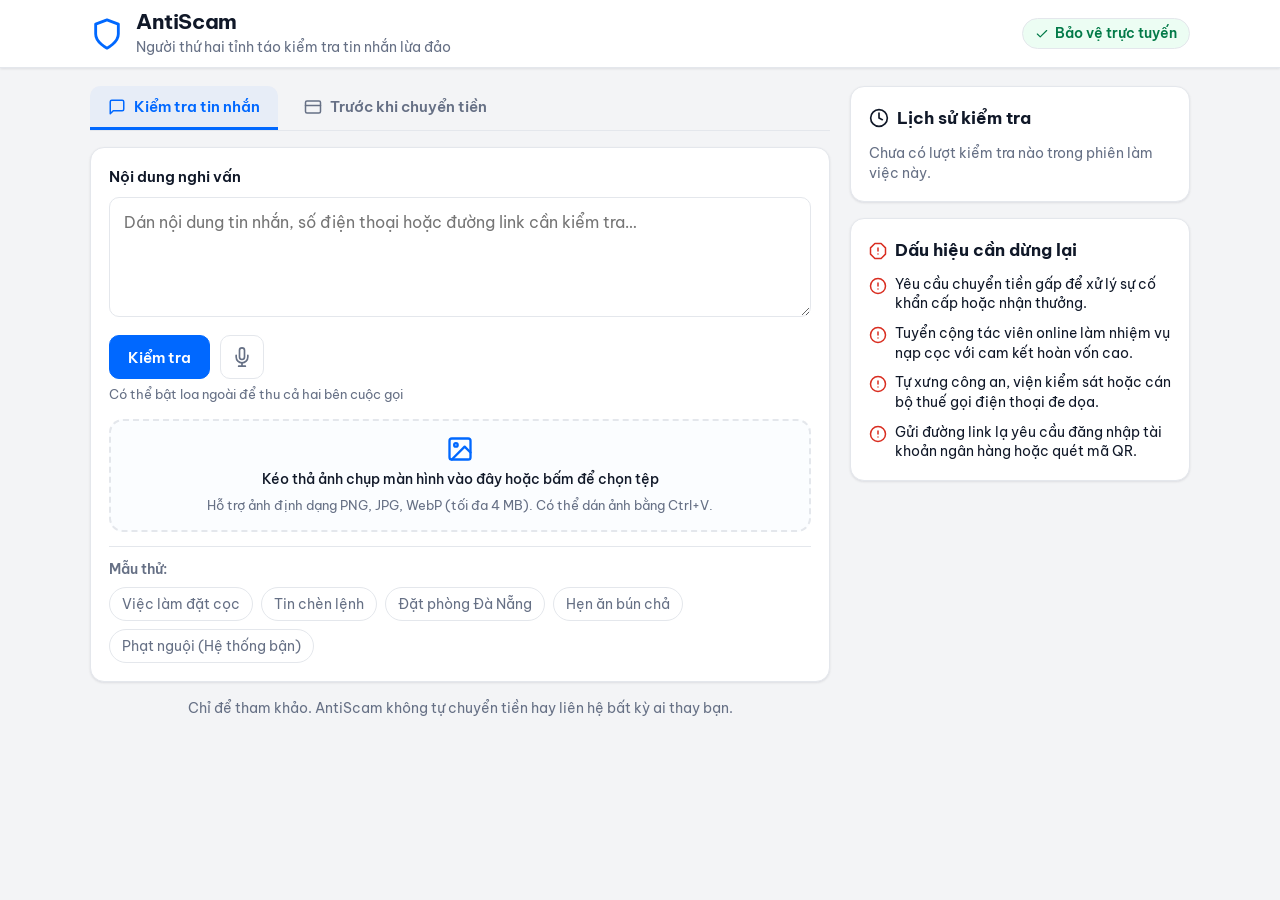
==== commit 06ac2751: "guard mic" ====
--- a/frontend/index.html
+++ b/frontend/index.html
@@ -36,9 +36,6 @@
     <div class="layout-grid">
       <!-- Cột chính -->
       <section class="main-column">
-        <!-- Chế độ Gia đình -->
-        <section id="family-panel" class="card family-card hidden" aria-live="polite"></section>
-
         <!-- Thanh điều hướng Tab -->
         <nav class="tabs-nav" role="tablist" aria-label="Chế độ kiểm tra">
           <button id="tab-btn-check" class="tab-btn active" role="tab" aria-selected="true" aria-controls="tab-check">
@@ -95,7 +92,7 @@
 
             <!-- Các mẫu thử sẵn -->
             <div class="samples-row">
-              <span class="samples-label">Thử mẫu:</span>
+              <span class="samples-label">Mẫu thử:</span>
               <div id="samples" style="display: inline-flex; gap: 8px; flex-wrap: wrap;"></div>
             </div>
           </section>
@@ -115,7 +112,7 @@
         </div>
 
         <!-- Khung kết quả phân tích dùng chung -->
-        <section id="result" class="card hidden" aria-live="polite"></section>
+        <section id="result" class="card hidden"></section>
 
         <p class="meta" style="text-align: center; margin-top: 16px;">
           Chỉ để tham khảo. AntiScam không tự chuyển tiền hay liên hệ bất kỳ ai thay bạn.
@@ -133,9 +130,7 @@
             </svg>
             Lịch sử kiểm tra
           </h2>
-          <div id="history-list">
-            <p class="history-empty">Chưa có lượt kiểm tra nào trong phiên làm việc này.</p>
-          </div>
+          <p class="history-empty">Chưa có lượt kiểm tra nào trong phiên làm việc này.</p>
         </section>
 
         <!-- Thẻ dấu hiệu cần dừng lại -->
@@ -187,22 +182,11 @@
     </div>
   </main>
 
-  <!-- Lớp phủ dừng khẩn cấp (showStop) -->
-  <div id="stop-overlay" class="stop-overlay hidden" role="dialog" aria-modal="true" aria-label="Cảnh báo khẩn cấp"></div>
-
-  <!-- Thông báo Toast -->
-  <div id="toast" class="toast hidden" role="status" aria-live="assertive"></div>
-
   <!-- Thứ tự nạp: check.js phải trước image.js vì image.js dùng window.AntiScam.renderResult -->
   <script src="js/check.js"></script>
-  <script src="js/share.js"></script>
   <script src="js/app.js"></script>
   <script src="js/image.js"></script>
-  <script src="js/family.js"></script>
-  <!--
-    Các module do thành viên khác phát triển sẽ nạp thêm tại đây khi hoàn thành:
-    - js/guard.js (Transaction Guard qua #guard-form, #guard-questions, #guard-result)
-    - js/mic.js (nhận diện giọng nói qua nút #mic)
-  -->
+  <script src="js/guard.js"></script>
+  <script src="js/mic.js"></script>
 </body>
 </html>
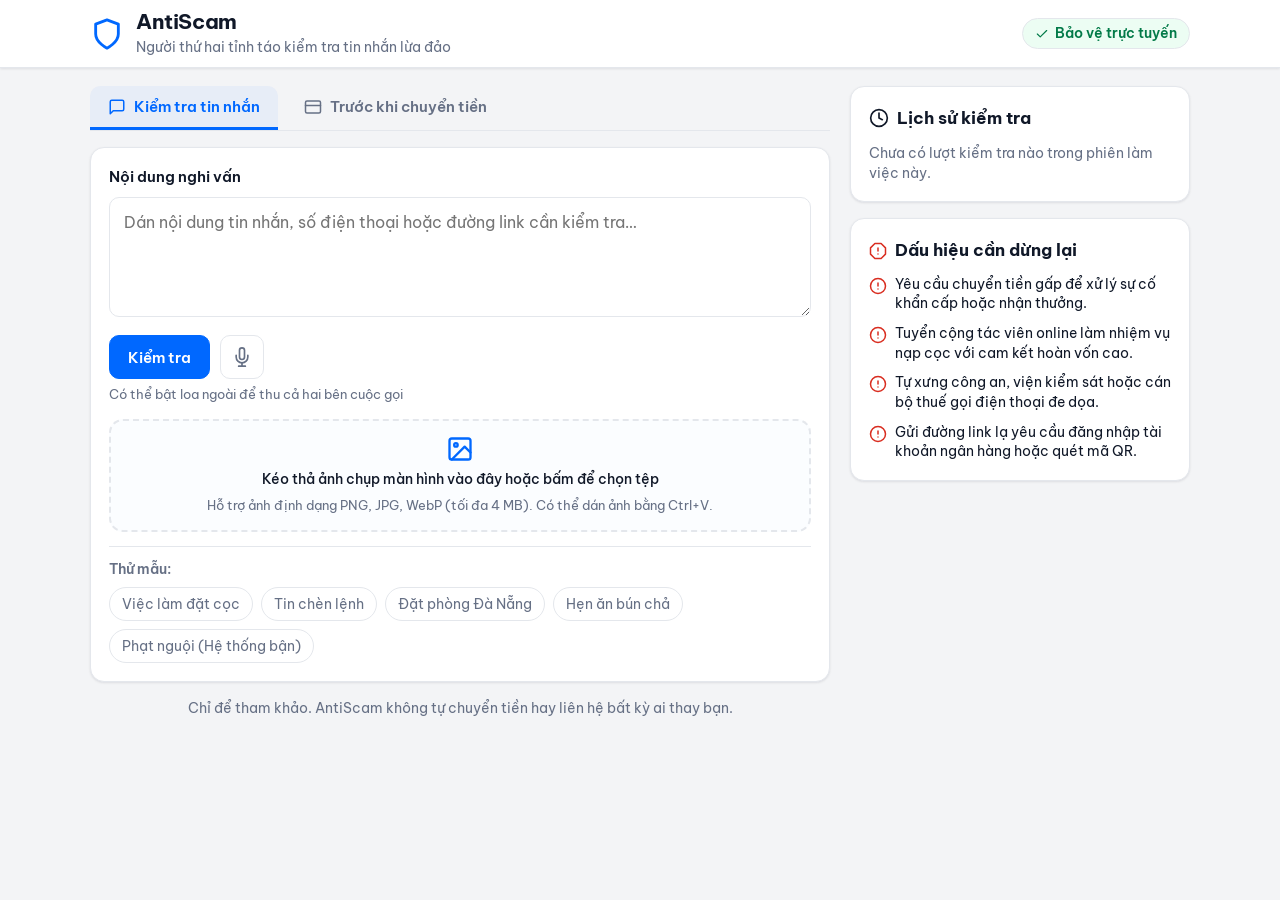
==== commit 418eb54a: "Merge pull request #7 from nhuquynhdayyy/feat/guard_v3 guard mic" ====
--- a/frontend/index.html
+++ b/frontend/index.html
@@ -92,7 +92,7 @@
 
             <!-- Các mẫu thử sẵn -->
             <div class="samples-row">
-              <span class="samples-label">Mẫu thử:</span>
+              <span class="samples-label">Thử mẫu:</span>
               <div id="samples" style="display: inline-flex; gap: 8px; flex-wrap: wrap;"></div>
             </div>
           </section>
@@ -112,7 +112,7 @@
         </div>
 
         <!-- Khung kết quả phân tích dùng chung -->
-        <section id="result" class="card hidden"></section>
+        <section id="result" class="card hidden" aria-live="polite"></section>
 
         <p class="meta" style="text-align: center; margin-top: 16px;">
           Chỉ để tham khảo. AntiScam không tự chuyển tiền hay liên hệ bất kỳ ai thay bạn.
@@ -130,7 +130,9 @@
             </svg>
             Lịch sử kiểm tra
           </h2>
-          <p class="history-empty">Chưa có lượt kiểm tra nào trong phiên làm việc này.</p>
+          <div id="history-list">
+            <p class="history-empty">Chưa có lượt kiểm tra nào trong phiên làm việc này.</p>
+          </div>
         </section>
 
         <!-- Thẻ dấu hiệu cần dừng lại -->
@@ -182,8 +184,12 @@
     </div>
   </main>
 
+  <!-- Thông báo Toast -->
+  <div id="toast" class="toast hidden" role="status" aria-live="assertive"></div>
+
   <!-- Thứ tự nạp: check.js phải trước image.js vì image.js dùng window.AntiScam.renderResult -->
   <script src="js/check.js"></script>
+  <script src="js/share.js"></script>
   <script src="js/app.js"></script>
   <script src="js/image.js"></script>
   <script src="js/guard.js"></script>
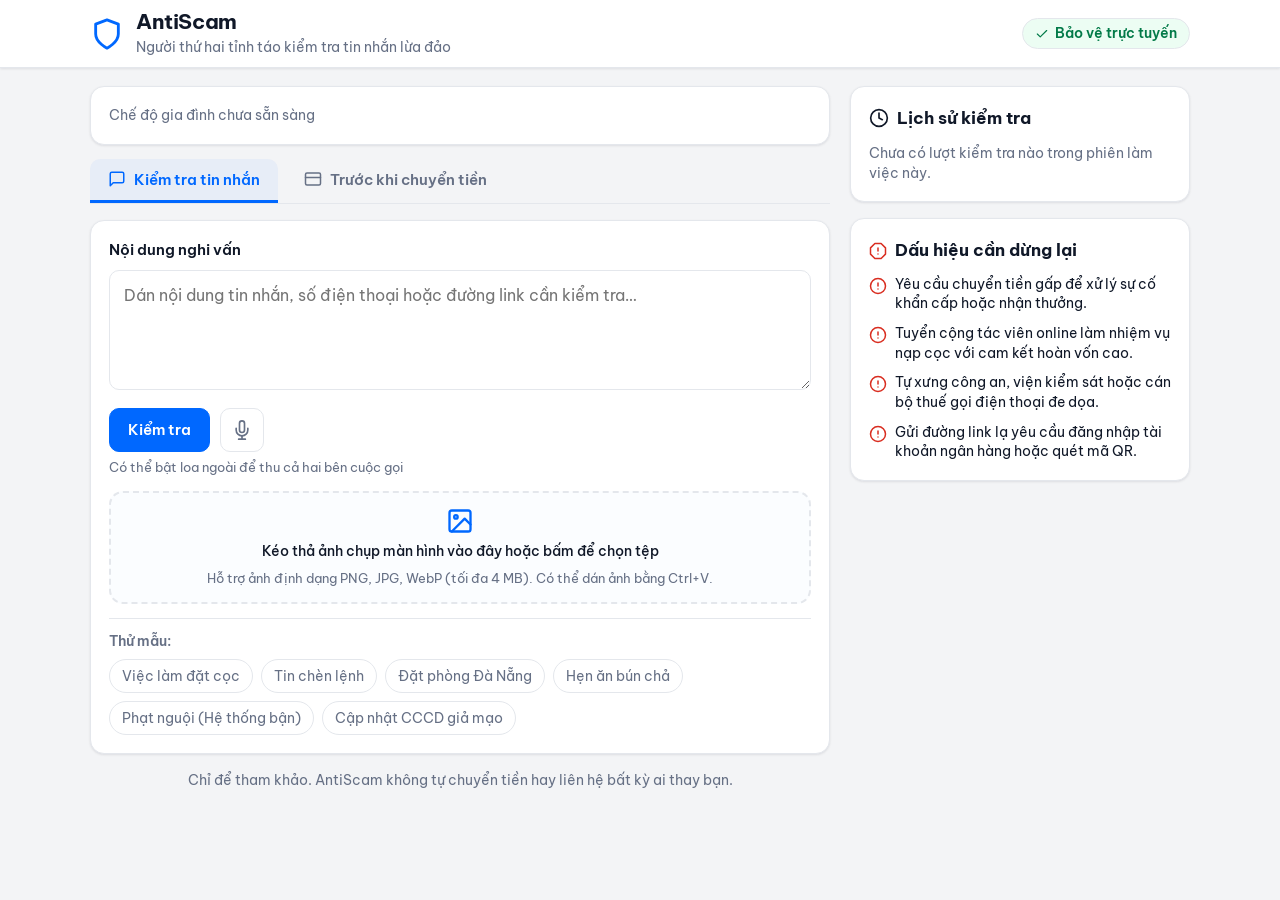
==== commit 8ea220e2: "Merge branch 'main' into feat/family-e2e" ====
--- a/frontend/index.html
+++ b/frontend/index.html
@@ -36,6 +36,9 @@
     <div class="layout-grid">
       <!-- Cột chính -->
       <section class="main-column">
+        <!-- Chế độ Gia đình -->
+        <section id="family-panel" class="card family-card hidden" aria-live="polite"></section>
+
         <!-- Thanh điều hướng Tab -->
         <nav class="tabs-nav" role="tablist" aria-label="Chế độ kiểm tra">
           <button id="tab-btn-check" class="tab-btn active" role="tab" aria-selected="true" aria-controls="tab-check">
@@ -184,6 +187,9 @@
     </div>
   </main>
 
+  <!-- Lớp phủ dừng khẩn cấp (showStop) -->
+  <div id="stop-overlay" class="stop-overlay hidden" role="dialog" aria-modal="true" aria-label="Cảnh báo khẩn cấp"></div>
+
   <!-- Thông báo Toast -->
   <div id="toast" class="toast hidden" role="status" aria-live="assertive"></div>
 
@@ -192,7 +198,10 @@
   <script src="js/share.js"></script>
   <script src="js/app.js"></script>
   <script src="js/image.js"></script>
+  <script src="js/family.js"></script>
   <script src="js/guard.js"></script>
   <script src="js/mic.js"></script>
 </body>
+</html>
+</body>
 </html>
--- a/frontend/css/styles.css
+++ b/frontend/css/styles.css
@@ -1027,6 +1027,147 @@
   font-size: 0.92rem;
   background-color: var(--sf);
   color: var(--tx);
+  max-width: 100%;
+  box-sizing: border-box;
+}
+
+@media (max-width: 480px) {
+  html, body {
+    scrollbar-width: none;
+    overflow-x: hidden;
+  }
+
+  html::-webkit-scrollbar,
+  body::-webkit-scrollbar {
+    display: none;
+  }
+
+  .header-badge {
+    display: none;
+  }
+
+  .app-header .header-container {
+    padding: 8px 12px;
+  }
+
+  .brand-title {
+    font-size: 1.05rem;
+  }
+
+  .main-wrapper {
+    padding: 8px 8px 24px;
+  }
+
+  .layout-grid,
+  .main-column,
+  .sidebar-column,
+  .card,
+  #result {
+    min-width: 0;
+    max-width: 100%;
+    box-sizing: border-box;
+    overflow-wrap: anywhere;
+  }
+
+  .card {
+    padding: 12px;
+    border-radius: 14px;
+    box-shadow: 0 2px 8px rgba(15, 23, 42, 0.04);
+  }
+
+  .stage-steps {
+    flex-wrap: wrap;
+    gap: 6px;
+  }
+
+  .stage-step {
+    flex: 1 1 calc(50% - 6px);
+    min-width: 0;
+  }
+
+  .next-step-hint {
+    align-items: flex-start;
+  }
+
+  .reply-item {
+    flex-direction: column;
+    align-items: stretch;
+  }
+
+  .reply-copy-btn {
+    align-self: flex-end;
+  }
+
+  .tabs-nav {
+    display: grid;
+    grid-template-columns: 1fr 1fr;
+    gap: 4px;
+    background-color: rgba(15, 23, 42, 0.06);
+    padding: 4px;
+    border-radius: 12px;
+    border-bottom: none;
+    margin-bottom: 10px;
+  }
+
+  .tab-btn {
+    padding: 8px 6px;
+    font-size: 0.8rem;
+    gap: 4px;
+    justify-content: center;
+    border-radius: 9px;
+    border-bottom: none;
+  }
+
+  .tab-btn.active {
+    background-color: var(--sf);
+    box-shadow: 0 1px 4px rgba(0, 0, 0, 0.08);
+    border-bottom: none;
+  }
+
+  textarea#input {
+    min-height: 88px;
+    font-size: 0.9rem;
+  }
+
+  .action-row #btn {
+    flex: 1;
+  }
+
+  .drop-zone {
+    padding: 12px 10px;
+  }
+
+  .family-header {
+    flex-direction: column;
+    align-items: flex-start;
+    gap: 2px;
+  }
+
+  .family-account-btns {
+    display: grid;
+    grid-template-columns: repeat(3, 1fr);
+    gap: 6px;
+    width: 100%;
+  }
+
+  .family-account-btns .btn {
+    padding: 8px 6px;
+    font-size: 0.8rem;
+    text-align: center;
+    white-space: nowrap;
+  }
+
+  .family-login-form {
+    flex-direction: column;
+    align-items: stretch;
+  }
+
+  .family-pin-input,
+  .family-login-form .btn,
+  .family-select,
+  .family-simulate-row .btn {
+    width: 100%;
+  }
 }
 
 .family-consent-row {
